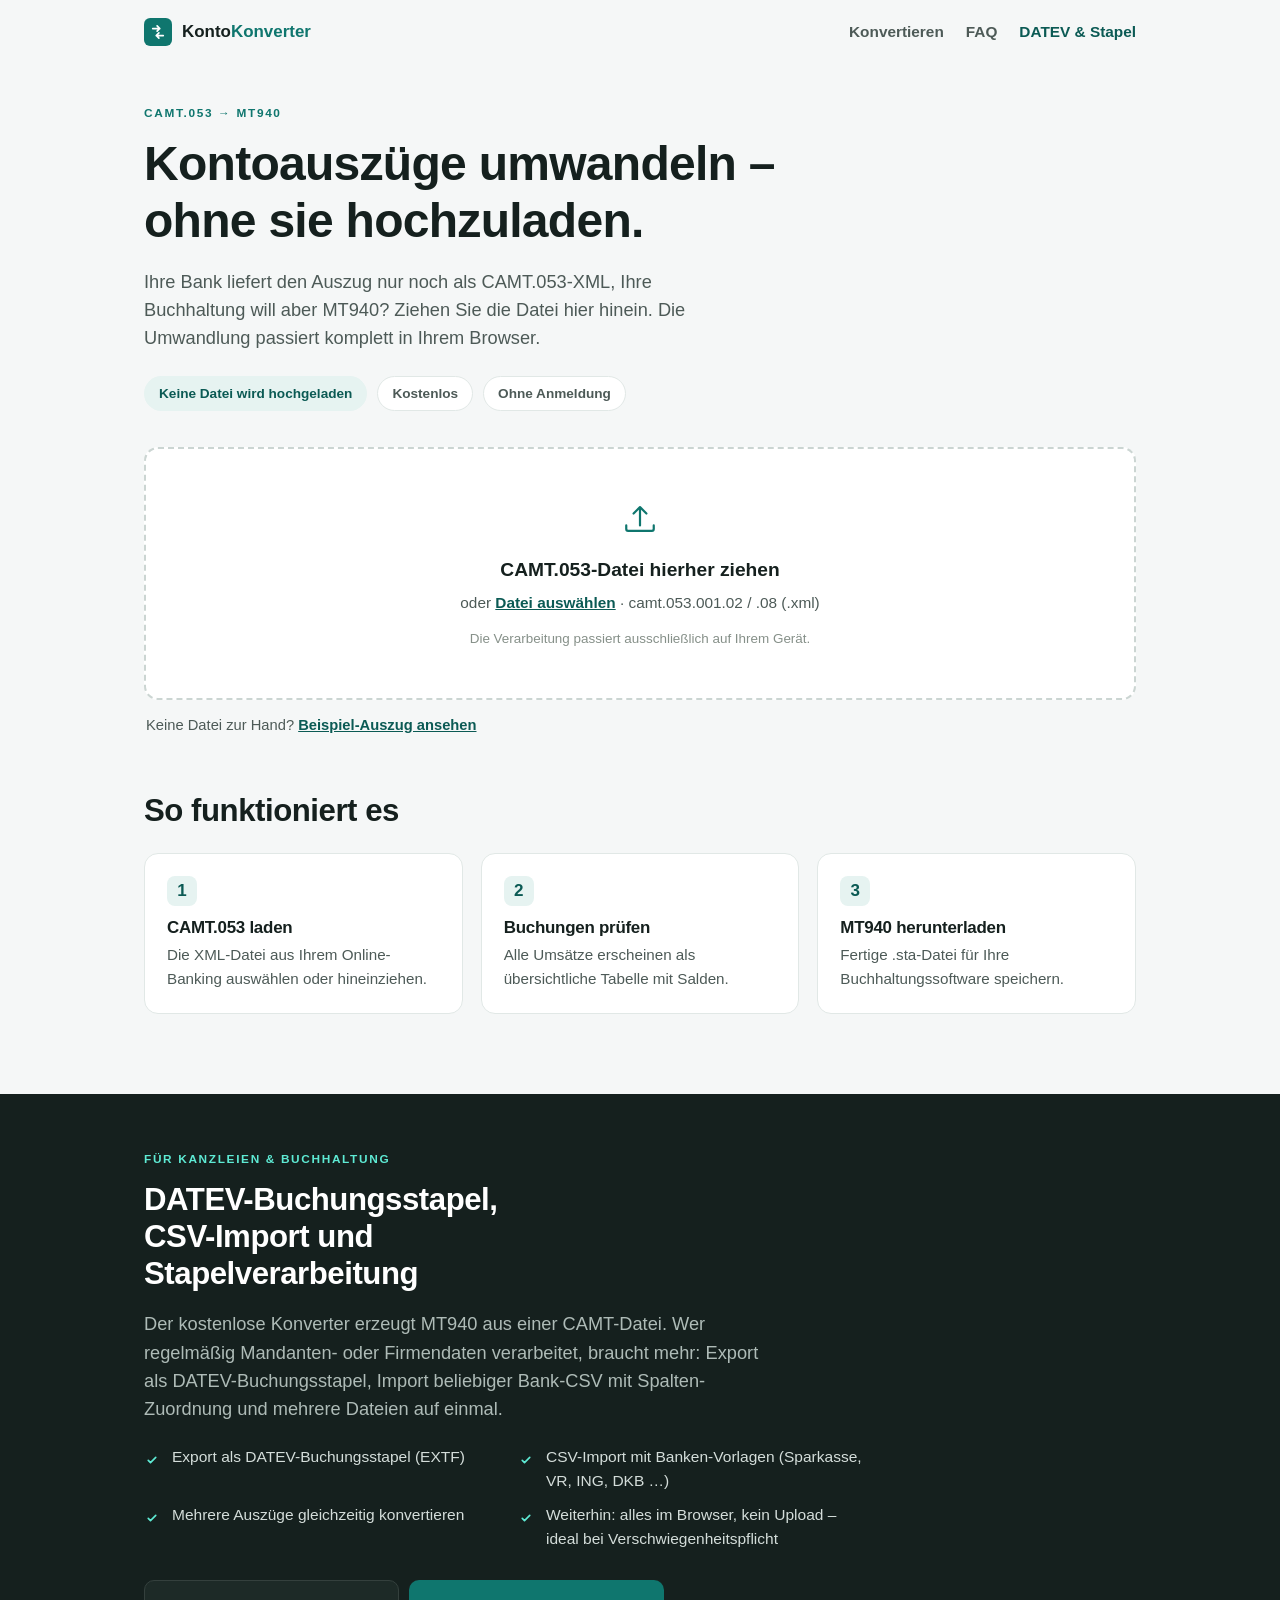
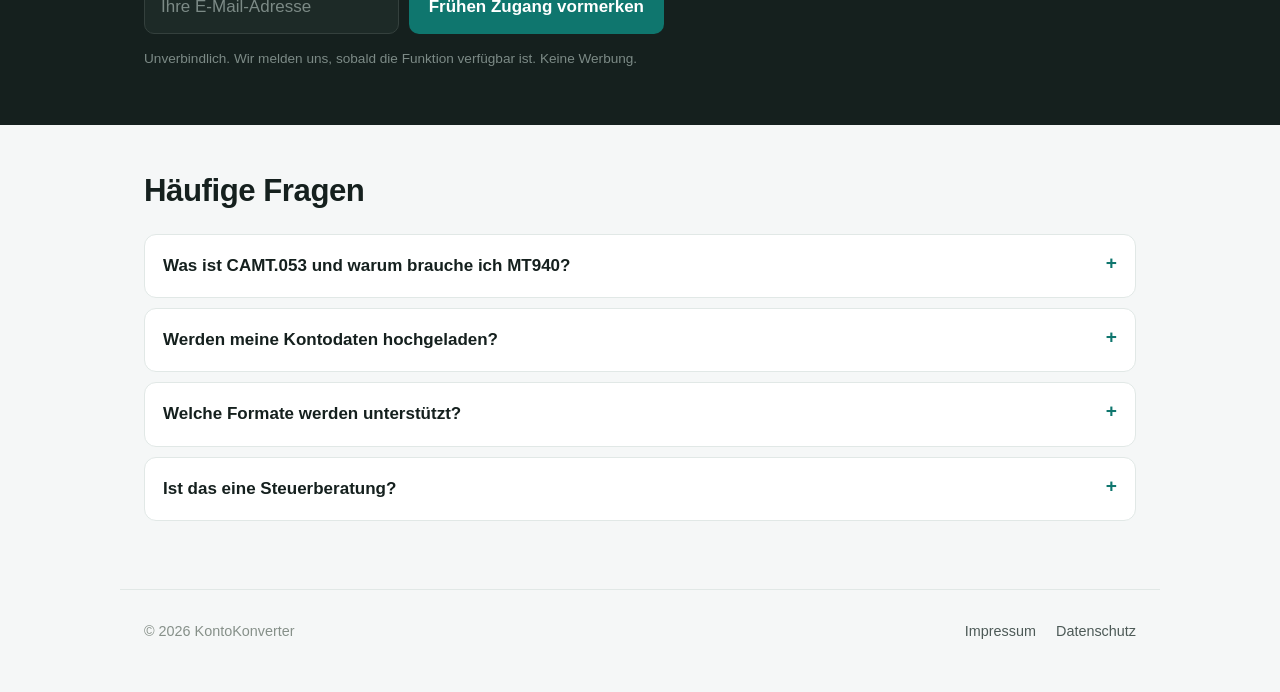
==== index.html @ 9e2867f4 "KontoKonverter MVP: clientseitiger CAMT.053 -> MT940 Konverter (Parser+Writer gegen echtes Sample ve" ====
<!DOCTYPE html>
<html lang="de">
<head>
<meta charset="UTF-8">
<meta name="viewport" content="width=device-width, initial-scale=1">
<meta name="robots" content="noindex,nofollow">
<title>CAMT.053 in MT940 umwandeln &ndash; im Browser, ohne Upload | KontoKonverter</title>
<meta name="description" content="Bank-Kontoauszüge im CAMT.053-Format direkt im Browser in MT940 umwandeln. Keine Datei wird hochgeladen, alles bleibt lokal auf Ihrem Rechner. Kostenlos, ohne Anmeldung.">
<meta property="og:title" content="CAMT.053 in MT940 umwandeln &ndash; ohne Upload">
<meta property="og:description" content="Kontoauszüge clientseitig konvertieren. Ihre Bankdaten verlassen den Browser nicht.">
<meta property="og:type" content="website">
<meta property="og:locale" content="de_DE">
<link rel="icon" href="data:image/svg+xml,<svg xmlns='http://www.w3.org/2000/svg' viewBox='0 0 32 32'><rect width='32' height='32' rx='7' fill='%230f766e'/><path d='M10 12h8m0 0-3-3m3 3-3 3M22 20h-8m0 0 3-3m-3 3 3 3' fill='none' stroke='white' stroke-width='2' stroke-linecap='round' stroke-linejoin='round'/></svg>">
<link rel="stylesheet" href="assets/styles.css">
</head>
<body>
<header class="site-head">
  <a class="brand" href="/">
    <span class="brand-mark" aria-hidden="true"><svg viewBox="0 0 32 32" width="28" height="28"><rect width="32" height="32" rx="7" fill="#0f766e"/><path d="M10 12h8m0 0-3-3m3 3-3 3M22 20h-8m0 0 3-3m-3 3 3 3" fill="none" stroke="#fff" stroke-width="2" stroke-linecap="round" stroke-linejoin="round"/></svg></span>
    <span>Konto<b>Konverter</b></span>
  </a>
  <nav class="head-nav">
    <a href="#tool">Konvertieren</a>
    <a href="#faq">FAQ</a>
    <a href="#pro" class="nav-pro">DATEV &amp; Stapel</a>
  </nav>
</header>

<main>
  <section class="hero">
    <div class="hero-inner">
      <p class="eyebrow">CAMT.053 &rarr; MT940</p>
      <h1>Kontoauszüge umwandeln &ndash; ohne sie hochzuladen.</h1>
      <p class="lede">Ihre Bank liefert den Auszug nur noch als CAMT.053-XML, Ihre Buchhaltung will aber MT940? Ziehen Sie die Datei hier hinein. Die Umwandlung passiert komplett in Ihrem Browser.</p>
      <p class="trust-row">
        <span class="trust-pill" data-good>Keine Datei wird hochgeladen</span>
        <span class="trust-pill">Kostenlos</span>
        <span class="trust-pill">Ohne Anmeldung</span>
      </p>
    </div>
  </section>

  <section id="tool" class="tool">
    <div id="dropzone" class="dropzone" tabindex="0" role="button" aria-label="CAMT.053-Datei auswählen oder hierher ziehen">
      <input type="file" id="fileInput" accept=".xml,text/xml,application/xml" hidden>
      <div class="dz-icon" aria-hidden="true"><svg viewBox="0 0 48 48" width="44" height="44"><path d="M24 31V11M24 11l-7 7M24 11l7 7" fill="none" stroke="#0f766e" stroke-width="2.4" stroke-linecap="round" stroke-linejoin="round"/><path d="M9 31v4a2 2 0 002 2h26a2 2 0 002-2v-4" fill="none" stroke="#0f766e" stroke-width="2.4" stroke-linecap="round"/></svg></div>
      <p class="dz-main">CAMT.053-Datei hierher ziehen</p>
      <p class="dz-sub">oder <button type="button" id="browseBtn" class="linkbtn">Datei auswählen</button> &middot; camt.053.001.02 / .08 (.xml)</p>
      <p class="dz-privacy">Die Verarbeitung passiert ausschließlich auf Ihrem Gerät.</p>
    </div>
    <p class="dz-error" id="errorBox" hidden></p>
    <p class="dz-sample">Keine Datei zur Hand? <button type="button" class="linkbtn" id="demoBtn">Beispiel-Auszug ansehen</button></p>
  </section>

  <section id="result" class="result" hidden aria-live="polite"></section>

  <section class="howto">
    <h2>So funktioniert es</h2>
    <div class="cards">
      <div class="card"><span class="step">1</span><h3>CAMT.053 laden</h3><p>Die XML-Datei aus Ihrem Online-Banking auswählen oder hineinziehen.</p></div>
      <div class="card"><span class="step">2</span><h3>Buchungen prüfen</h3><p>Alle Umsätze erscheinen als übersichtliche Tabelle mit Salden.</p></div>
      <div class="card"><span class="step">3</span><h3>MT940 herunterladen</h3><p>Fertige .sta-Datei für Ihre Buchhaltungssoftware speichern.</p></div>
    </div>
  </section>

  <section id="pro" class="pro">
    <div class="pro-inner">
      <p class="eyebrow">Für Kanzleien &amp; Buchhaltung</p>
      <h2>DATEV-Buchungsstapel, CSV-Import und Stapelverarbeitung</h2>
      <p class="lede">Der kostenlose Konverter erzeugt MT940 aus einer CAMT-Datei. Wer regelmäßig Mandanten- oder Firmendaten verarbeitet, braucht mehr: Export als DATEV-Buchungsstapel, Import beliebiger Bank-CSV mit Spalten-Zuordnung und mehrere Dateien auf einmal.</p>
      <ul class="pro-list">
        <li>Export als DATEV-Buchungsstapel (EXTF)</li>
        <li>CSV-Import mit Banken-Vorlagen (Sparkasse, VR, ING, DKB &hellip;)</li>
        <li>Mehrere Auszüge gleichzeitig konvertieren</li>
        <li>Weiterhin: alles im Browser, kein Upload &ndash; ideal bei Verschwiegenheitspflicht</li>
      </ul>
      <form id="proForm" class="pro-form">
        <label for="proEmail" class="visually-hidden">E-Mail-Adresse</label>
        <input type="email" id="proEmail" name="email" placeholder="Ihre E-Mail-Adresse" required autocomplete="email">
        <button type="submit" class="btn-primary" id="proSubmit">Frühen Zugang vormerken</button>
      </form>
      <p class="pro-note" id="proNote">Unverbindlich. Wir melden uns, sobald die Funktion verfügbar ist. Keine Werbung.</p>
    </div>
  </section>

  <section id="faq" class="faq">
    <h2>Häufige Fragen</h2>
    <details><summary>Was ist CAMT.053 und warum brauche ich MT940?</summary><p>CAMT.053 (ISO 20022) ist das XML-Format, in dem Banken Kontoauszüge zunehmend bereitstellen. Viele Buchhaltungsprogramme erwarten weiterhin das ältere MT940-Format. Dieser Konverter überbrückt die Lücke.</p></details>
    <details><summary>Werden meine Kontodaten hochgeladen?</summary><p>Nein. Die Datei wird ausschließlich in Ihrem Browser per JavaScript verarbeitet. Es findet kein Upload auf einen Server statt. Gerade bei Mandantendaten und der Verschwiegenheitspflicht ist das ein wesentlicher Vorteil gegenüber Upload-Diensten.</p></details>
    <details><summary>Welche Formate werden unterstützt?</summary><p>Aktuell: CAMT.053 (camt.053.001.02 und .08) als Eingang, MT940 als Ausgang. DATEV-Buchungsstapel, CSV-Import und Stapelverarbeitung sind in Vorbereitung.</p></details>
    <details><summary>Ist das eine Steuerberatung?</summary><p>Nein. Das Tool wandelt Dateiformate um. Es ersetzt keine steuerliche oder rechtliche Beratung. Prüfen Sie die Ausgabe vor dem Import stichprobenartig.</p></details>
  </section>
</main>

<footer class="site-foot">
  <p>&copy; 2026 KontoKonverter</p>
  <nav><a href="impressum.html">Impressum</a><a href="datenschutz.html">Datenschutz</a></nav>
</footer>

<script src="assets/app.js"></script>
</body>
</html>
---- assets/styles.css ----
:root{
  --paper:#f5f7f7;--surface:#fff;--ink:#15201e;--muted:#4d5a57;--faint:#869089;
  --line:#e1e8e6;--line-strong:#cbd5d2;--accent:#0f766e;--accent-ink:#0b5a54;--accent-tint:#e6f3f1;
  --pos:#0f766e;--neg:#b03a2e;--radius:14px;--shadow:0 1px 2px rgba(21,32,30,.05),0 8px 28px rgba(21,32,30,.07);
  --maxw:1040px;--font:-apple-system,BlinkMacSystemFont,"Segoe UI",Roboto,Helvetica,Arial,sans-serif;
}
*{box-sizing:border-box}
body{margin:0;font-family:var(--font);color:var(--ink);background:var(--paper);line-height:1.55;font-size:17px;-webkit-font-smoothing:antialiased}
h1,h2,h3{line-height:1.18;letter-spacing:-.015em;margin:0}
h1{font-size:clamp(1.9rem,4.2vw,3rem);font-weight:760}
h2{font-size:clamp(1.4rem,2.6vw,1.95rem);font-weight:720}
h3{font-size:1.06rem;font-weight:680}
p{margin:0}
a{color:var(--accent-ink);text-decoration:none}a:hover{text-decoration:underline}
.faint{color:var(--faint)}
.visually-hidden{position:absolute;width:1px;height:1px;overflow:hidden;clip:rect(0 0 0 0)}
.site-head{display:flex;align-items:center;justify-content:space-between;gap:1rem;max-width:var(--maxw);margin:0 auto;padding:18px 24px}
.brand{display:flex;align-items:center;gap:10px;color:var(--ink);font-weight:680;font-size:1.06rem}.brand:hover{text-decoration:none}
.brand b{color:var(--accent);font-weight:680}.brand-mark{display:flex}
.head-nav{display:flex;gap:22px;align-items:center;font-size:.96rem}
.head-nav a{color:var(--muted);font-weight:560}.head-nav a:hover{color:var(--ink);text-decoration:none}
.nav-pro{color:var(--accent-ink)!important}
.hero{max-width:var(--maxw);margin:0 auto;padding:40px 24px 8px}.hero-inner{max-width:720px}
.eyebrow{text-transform:uppercase;letter-spacing:.14em;font-size:.74rem;font-weight:680;color:var(--accent);margin-bottom:14px}
.lede{font-size:1.14rem;color:var(--muted);margin-top:18px;max-width:60ch}
.trust-row{display:flex;flex-wrap:wrap;gap:10px;margin-top:24px}
.trust-pill{font-size:.85rem;font-weight:600;color:var(--muted);background:var(--surface);border:1px solid var(--line);border-radius:999px;padding:6px 14px}
.trust-pill[data-good]{color:var(--accent-ink);background:var(--accent-tint);border-color:transparent}
.tool{max-width:var(--maxw);margin:0 auto;padding:28px 24px 8px}
.dropzone{background:var(--surface);border:2px dashed var(--line-strong);border-radius:var(--radius);padding:48px 24px;text-align:center;cursor:pointer;transition:border-color .2s,background .2s,transform .2s}
.dropzone:hover,.dropzone:focus-visible{border-color:var(--accent);background:var(--accent-tint);outline:none}
.dropzone.drag{border-color:var(--accent);background:var(--accent-tint);transform:scale(1.006)}
.dz-icon{margin-bottom:14px;display:flex;justify-content:center}
.dz-main{font-size:1.2rem;font-weight:680}.dz-sub{color:var(--muted);margin-top:6px;font-size:.96rem}
.dz-privacy{color:var(--faint);margin-top:14px;font-size:.84rem}
.linkbtn{background:none;border:none;color:var(--accent-ink);font:inherit;font-weight:640;cursor:pointer;padding:0;text-decoration:underline}.linkbtn:hover{color:var(--accent)}
.dz-error{margin:14px 2px 0;color:#a6231d;background:#fdeceb;border:1px solid #f6c9c6;border-radius:10px;padding:12px 16px;font-size:.94rem}
.dz-sample{margin:14px 2px 0;color:var(--muted);font-size:.92rem}
.result{max-width:var(--maxw);margin:0 auto;padding:20px 24px}
.res-bar{display:flex;align-items:center;justify-content:space-between;gap:12px;flex-wrap:wrap;margin-bottom:16px}
.ok-pill{font-size:.9rem;font-weight:640;color:var(--accent-ink);background:var(--accent-tint);border-radius:999px;padding:7px 15px}
.res-actions{display:flex;gap:10px;flex-wrap:wrap}
.btn-primary{background:var(--accent);color:#fff;border:none;border-radius:10px;padding:11px 20px;font:inherit;font-weight:660;cursor:pointer;transition:background .2s,transform .15s}
.btn-primary:hover{background:#0e6b63}.btn-primary:active{transform:translateY(1px)}.btn-primary:disabled{opacity:.6;cursor:default}
.btn-ghost{border:1px solid var(--line-strong);background:var(--surface);color:var(--ink);border-radius:10px;padding:11px 18px;font:inherit;font-weight:580;cursor:pointer;transition:border-color .2s,color .2s}
.btn-ghost:hover{border-color:var(--accent);color:var(--accent-ink)}
.stmt{background:var(--surface);border:1px solid var(--line);border-radius:var(--radius);box-shadow:var(--shadow);overflow:hidden;margin-bottom:16px}
.stmt-head{display:flex;justify-content:space-between;gap:16px;flex-wrap:wrap;padding:16px 20px;background:var(--accent-tint);border-bottom:1px solid var(--line);font-size:.95rem}
.stmt-head .lbl{display:block;font-size:.7rem;text-transform:uppercase;letter-spacing:.08em;color:var(--faint);font-weight:680}
.stmt-head .bal{display:flex;gap:24px;text-align:right}.stmt-head .bal span{font-weight:620;font-variant-numeric:tabular-nums}
.tbl-wrap{overflow-x:auto}
table.tx{width:100%;border-collapse:collapse;font-size:.94rem}
table.tx th{text-align:left;font-size:.72rem;text-transform:uppercase;letter-spacing:.06em;color:var(--faint);font-weight:680;padding:12px 20px 8px;border-bottom:1px solid var(--line-strong)}
table.tx td{padding:11px 20px;border-bottom:1px solid var(--line);vertical-align:top}
table.tx tbody tr:last-child td{border-bottom:none}
table.tx .num{text-align:right;white-space:nowrap;font-variant-numeric:tabular-nums;font-weight:580}
table.tx .pos{color:var(--pos)}table.tx .neg{color:var(--neg)}
.purpose{color:var(--faint);font-size:.84rem;margin-top:2px}
.disclaimer{color:var(--faint);font-size:.84rem;margin-top:10px;padding:0 2px}
.howto,.faq{max-width:var(--maxw);margin:0 auto;padding:48px 24px}.howto h2,.faq h2{margin-bottom:24px}
.cards{display:grid;grid-template-columns:repeat(3,1fr);gap:18px}
.card{background:var(--surface);border:1px solid var(--line);border-radius:var(--radius);padding:22px}
.card .step{display:inline-flex;align-items:center;justify-content:center;width:30px;height:30px;border-radius:8px;background:var(--accent-tint);color:var(--accent-ink);font-weight:740;margin-bottom:12px}
.card h3{margin-bottom:5px}.card p{color:var(--muted);font-size:.95rem}
.pro{background:var(--ink);color:#e7eeec;margin-top:32px}.pro-inner{max-width:var(--maxw);margin:0 auto;padding:56px 24px}
.pro .eyebrow{color:#5eead4}.pro h2{color:#fff;max-width:24ch}.pro .lede{color:#aebbb7;max-width:62ch}
.pro-list{list-style:none;padding:0;margin:22px 0 0;display:grid;grid-template-columns:1fr 1fr;gap:10px 28px;max-width:720px}
.pro-list li{position:relative;padding-left:28px;color:#d4ddda;font-size:.97rem}
.pro-list li::before{content:"";position:absolute;left:0;top:7px;width:16px;height:16px;border-radius:50%;background:#5eead4;-webkit-mask:url("data:image/svg+xml,%3Csvg xmlns='http://www.w3.org/2000/svg' viewBox='0 0 16 16'%3E%3Cpath d='M3 8.5l3 3 7-7' fill='none' stroke='black' stroke-width='2.2' stroke-linecap='round' stroke-linejoin='round'/%3E%3C/svg%3E") center/12px no-repeat;mask:url("data:image/svg+xml,%3Csvg xmlns='http://www.w3.org/2000/svg' viewBox='0 0 16 16'%3E%3Cpath d='M3 8.5l3 3 7-7' fill='none' stroke='black' stroke-width='2.2' stroke-linecap='round' stroke-linejoin='round'/%3E%3C/svg%3E") center/12px no-repeat}
.pro-form{display:flex;gap:10px;flex-wrap:wrap;margin-top:28px;max-width:520px}
.pro-form input{flex:1;min-width:220px;padding:13px 16px;border-radius:10px;border:1px solid #34403d;background:#1d2a27;color:#fff;font:inherit}
.pro-form input::placeholder{color:#7c8a86}.pro-form input:focus{outline:2px solid #5eead4;outline-offset:1px;border-color:transparent}
.pro-note{color:#7c8a86;font-size:.85rem;margin-top:14px}.pro-note.ok{color:#5eead4}
.faq details{background:var(--surface);border:1px solid var(--line);border-radius:12px;padding:4px 18px;margin-bottom:10px}
.faq summary{cursor:pointer;padding:14px 0;font-weight:620;list-style:none}.faq summary::-webkit-details-marker{display:none}
.faq summary::after{content:"+";float:right;color:var(--accent);font-weight:740;font-size:1.2rem;line-height:1}
.faq details[open] summary::after{content:"\2212"}
.faq details p{color:var(--muted);padding:0 0 16px;font-size:.96rem}
.site-foot{max-width:var(--maxw);margin:10px auto 0;padding:30px 24px 50px;display:flex;justify-content:space-between;flex-wrap:wrap;gap:12px;color:var(--faint);font-size:.9rem;border-top:1px solid var(--line)}
.site-foot nav{display:flex;gap:20px}.site-foot a{color:var(--muted)}
.legal{max-width:760px;margin:0 auto;padding:40px 24px 60px}.legal h1{font-size:1.8rem;margin-bottom:8px}
.legal h2{font-size:1.15rem;margin:28px 0 8px}.legal p,.legal li{color:var(--muted);margin-bottom:10px}
.callout{background:var(--accent-tint);border:1px solid #b9e0da;border-radius:10px;padding:14px 16px;color:var(--accent-ink);font-size:.92rem}
@media(max-width:720px){body{font-size:16px}.cards,.pro-list,.stmt-head .bal{grid-template-columns:1fr}.head-nav a:first-child{display:none}.stmt-head .bal{flex-direction:column;gap:8px;text-align:left}}
@media print{.site-head,.hero,.howto,.faq,.pro,.site-foot,#tool,.res-actions{display:none!important}body{background:#fff}.result{padding:0}.stmt{border:none;box-shadow:none}}
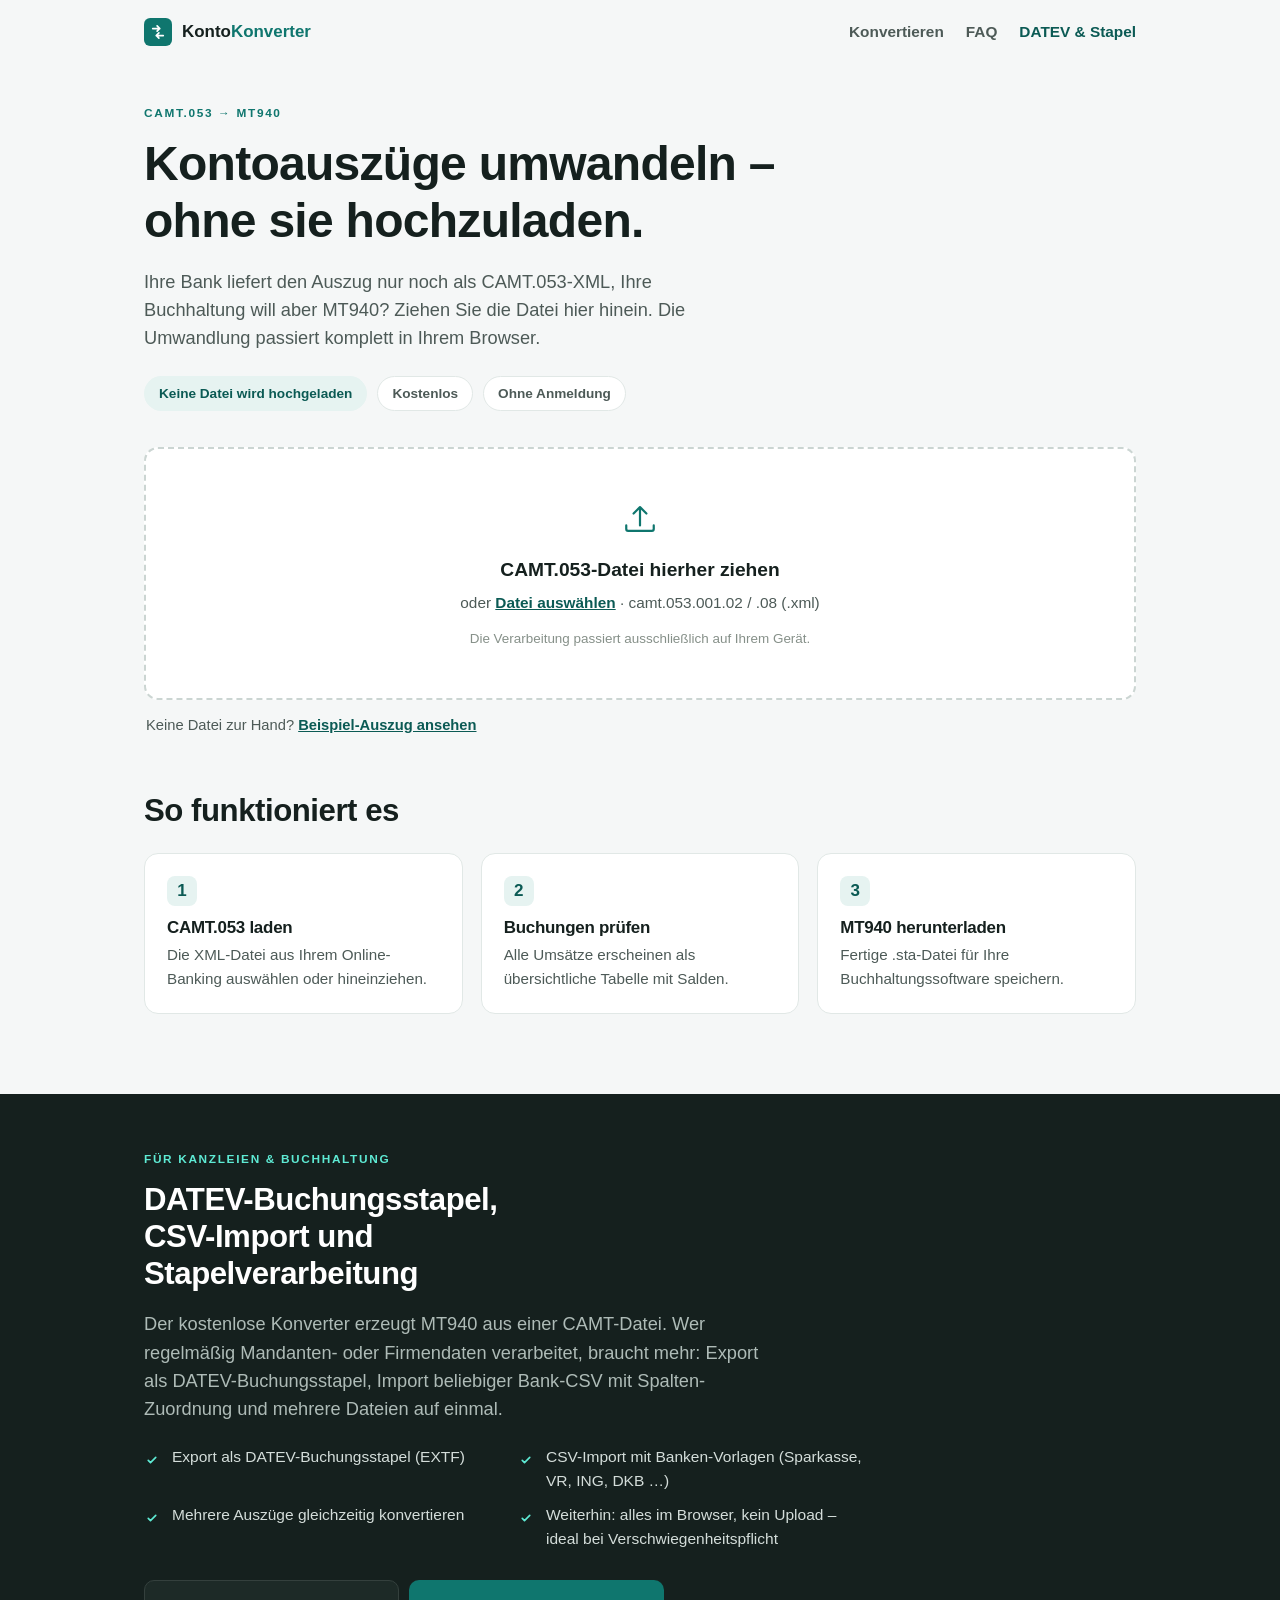
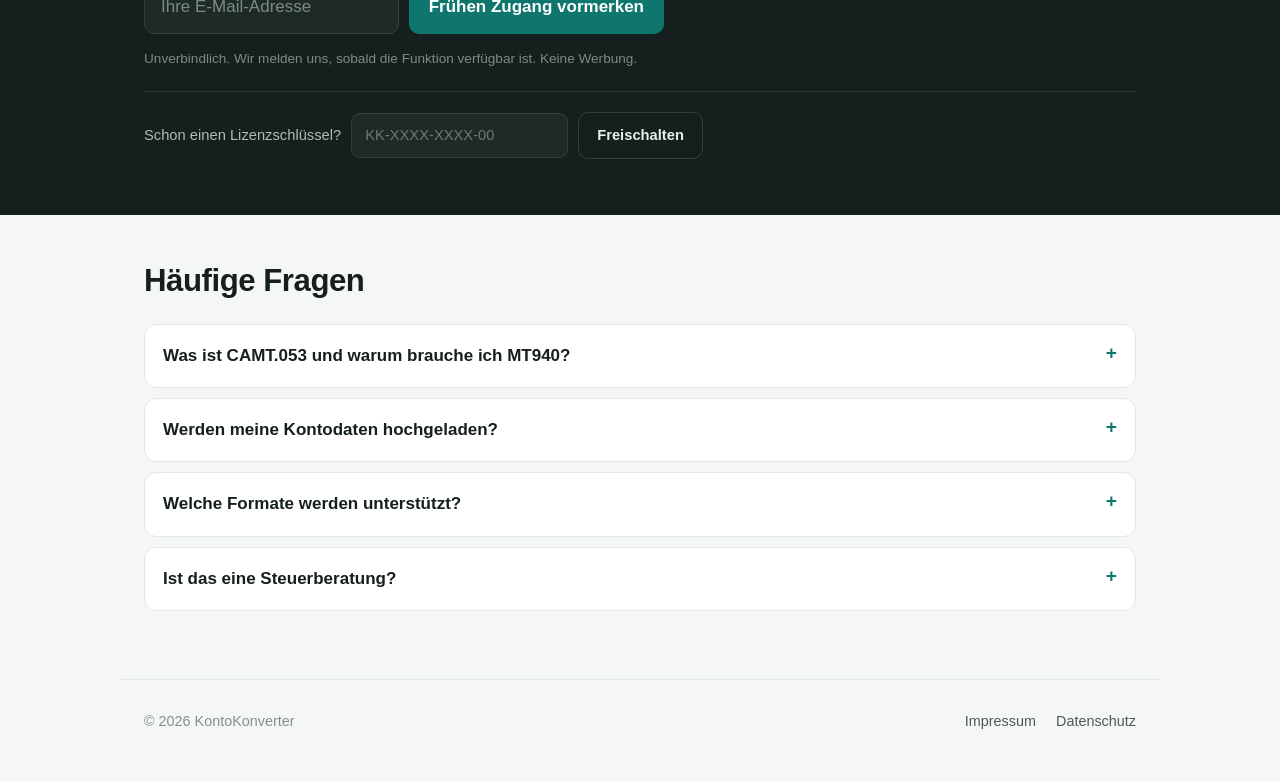
==== commit 1b88847a: "Pro-Feature: echter DATEV-Buchungsstapel-Export (EXTF 700, cp1252, gegen reales Beispiel verifiziert" ====
--- a/index.html
+++ b/index.html
@@ -80,6 +80,12 @@
         <button type="submit" class="btn-primary" id="proSubmit">Frühen Zugang vormerken</button>
       </form>
       <p class="pro-note" id="proNote">Unverbindlich. Wir melden uns, sobald die Funktion verfügbar ist. Keine Werbung.</p>
+      <div class="lic-row">
+        <span>Schon einen Lizenzschlüssel?</span>
+        <input type="text" id="licKey" placeholder="KK-XXXX-XXXX-00" autocomplete="off" spellcheck="false">
+        <button type="button" class="btn-ghost ghost-dark" id="licBtn">Freischalten</button>
+        <p class="lic-note" id="licNote" hidden></p>
+      </div>
     </div>
   </section>
 
@@ -97,6 +103,7 @@
   <nav><a href="impressum.html">Impressum</a><a href="datenschutz.html">Datenschutz</a></nav>
 </footer>
 
+<script src="assets/datev.js"></script>
 <script src="assets/app.js"></script>
 </body>
 </html>
--- a/assets/styles.css
+++ b/assets/styles.css
@@ -83,3 +83,28 @@
 .callout{background:var(--accent-tint);border:1px solid #b9e0da;border-radius:10px;padding:14px 16px;color:var(--accent-ink);font-size:.92rem}
 @media(max-width:720px){body{font-size:16px}.cards,.pro-list,.stmt-head .bal{grid-template-columns:1fr}.head-nav a:first-child{display:none}.stmt-head .bal{flex-direction:column;gap:8px;text-align:left}}
 @media print{.site-head,.hero,.howto,.faq,.pro,.site-foot,#tool,.res-actions{display:none!important}body{background:#fff}.result{padding:0}.stmt{border:none;box-shadow:none}}
+
+/* DATEV-Export-Panel */
+.datev{background:var(--surface);border:1px solid var(--line);border-radius:var(--radius);box-shadow:var(--shadow);padding:22px 24px;margin-bottom:16px}
+.datev-head{display:flex;align-items:center;gap:10px;margin-bottom:6px}
+.datev-head h3{font-size:1.1rem}
+.pro-tag{font-size:.7rem;font-weight:740;text-transform:uppercase;letter-spacing:.06em;color:#fff;background:var(--accent);border-radius:6px;padding:3px 8px}
+.lic-ok{font-size:.78rem;font-weight:680;color:var(--accent-ink);background:var(--accent-tint);border-radius:6px;padding:3px 9px}
+.datev-sub{color:var(--muted);font-size:.93rem;margin-bottom:16px;max-width:68ch}
+.datev-opts{display:grid;grid-template-columns:repeat(4,1fr);gap:12px;margin-bottom:16px}
+.datev-opts label{display:flex;flex-direction:column;gap:5px;font-size:.78rem;font-weight:620;color:var(--muted)}
+.datev-opts input{padding:9px 11px;border:1px solid var(--line-strong);border-radius:8px;font:inherit;font-size:.95rem;color:var(--ink);background:var(--paper)}
+.datev-opts input:focus{outline:2px solid var(--accent);outline-offset:1px;border-color:transparent}
+.datev-actions{display:flex;align-items:center;gap:14px;flex-wrap:wrap}
+.datev-hint{color:var(--faint);font-size:.86rem}
+.datev-note{margin-top:12px;font-size:.9rem;color:var(--warn,#9a5b00);background:#fff7ec;border:1px solid #f0dcc0;border-radius:8px;padding:10px 13px}
+.datev-note.ok{color:var(--accent-ink);background:var(--accent-tint);border-color:transparent}
+/* Lizenz-Zeile im Pro-Block (dunkler Hintergrund) */
+.lic-row{display:flex;align-items:center;gap:10px;flex-wrap:wrap;margin-top:22px;padding-top:20px;border-top:1px solid #2b3a37;font-size:.92rem;color:#aebbb7}
+.lic-row input{padding:10px 13px;border-radius:9px;border:1px solid #34403d;background:#1d2a27;color:#fff;font:inherit;min-width:190px}
+.lic-row input:focus{outline:2px solid #5eead4;outline-offset:1px;border-color:transparent}
+.btn-ghost.ghost-dark{background:transparent;color:#e7eeec;border-color:#34403d}
+.btn-ghost.ghost-dark:hover{border-color:#5eead4;color:#fff}
+.lic-note{flex-basis:100%;margin:4px 0 0;color:#f3b08a}
+.lic-note.ok{color:#5eead4}
+@media(max-width:720px){.datev-opts{grid-template-columns:1fr 1fr}}
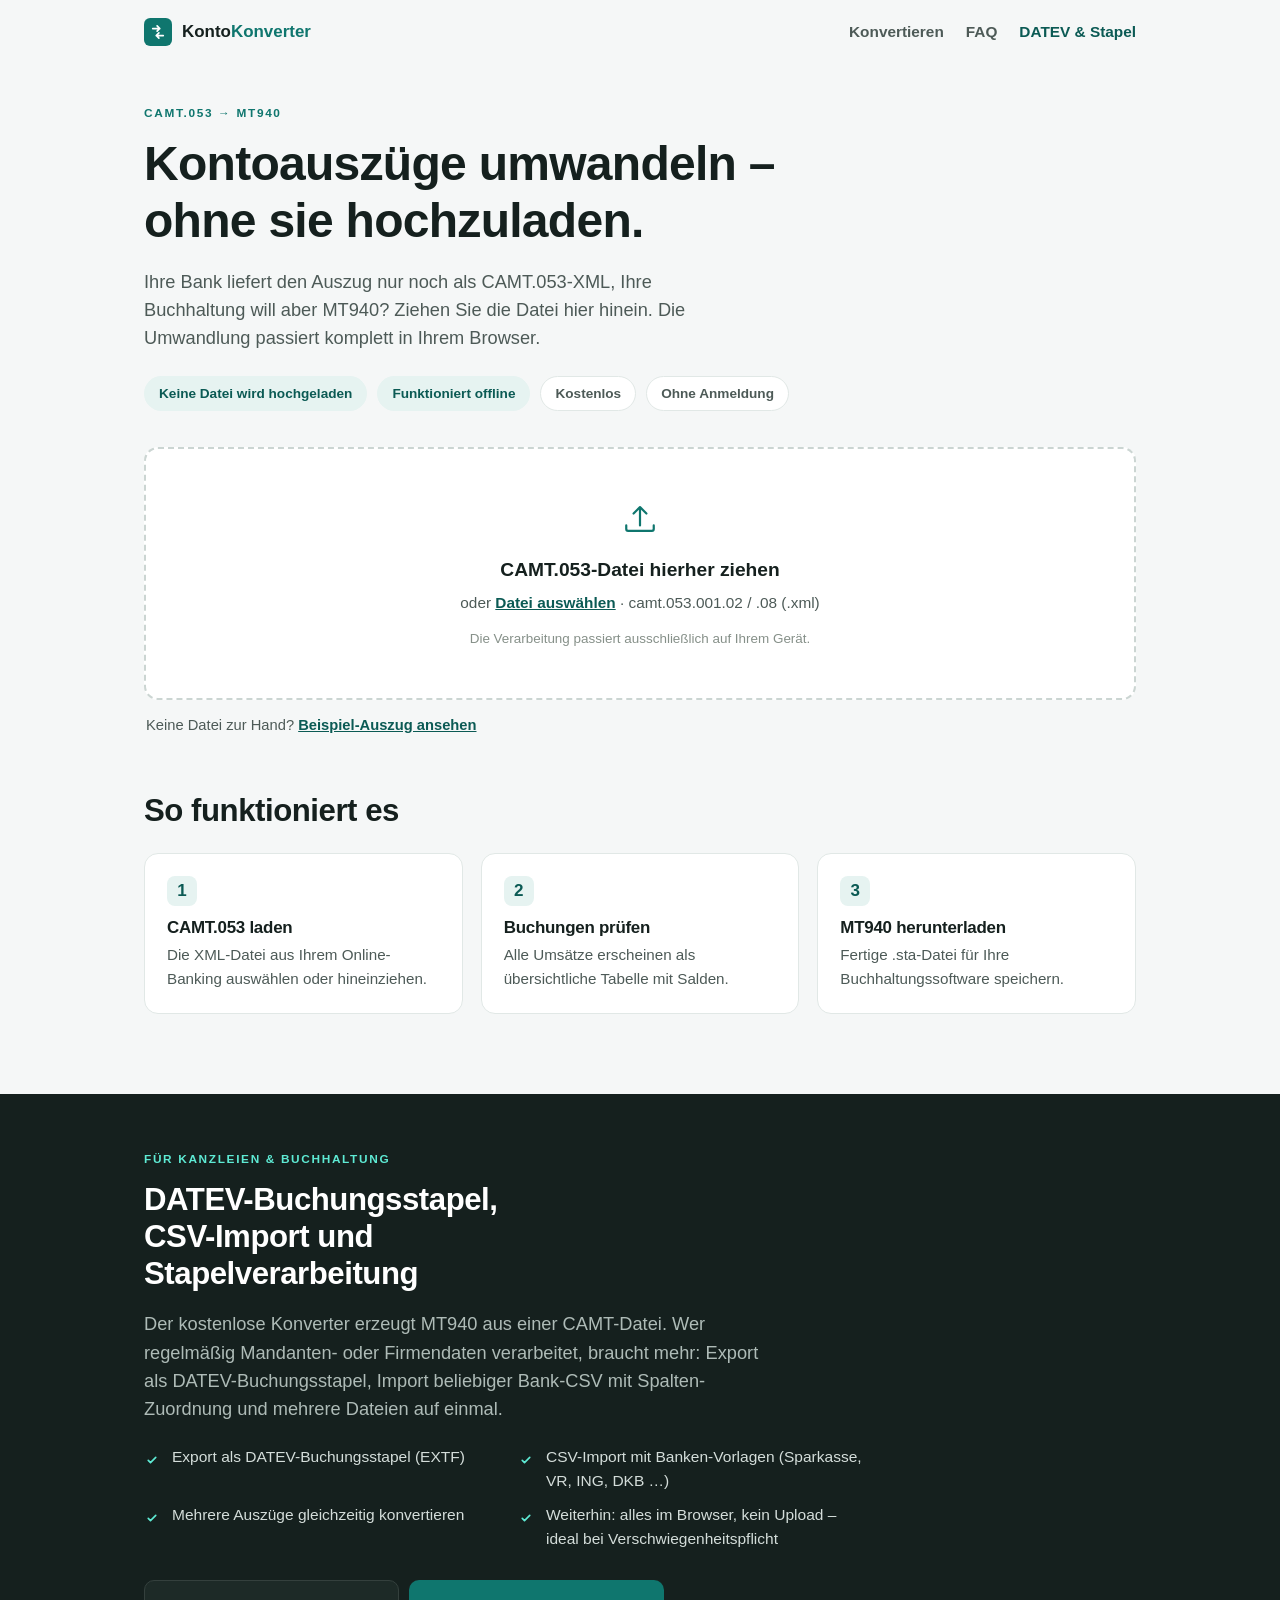
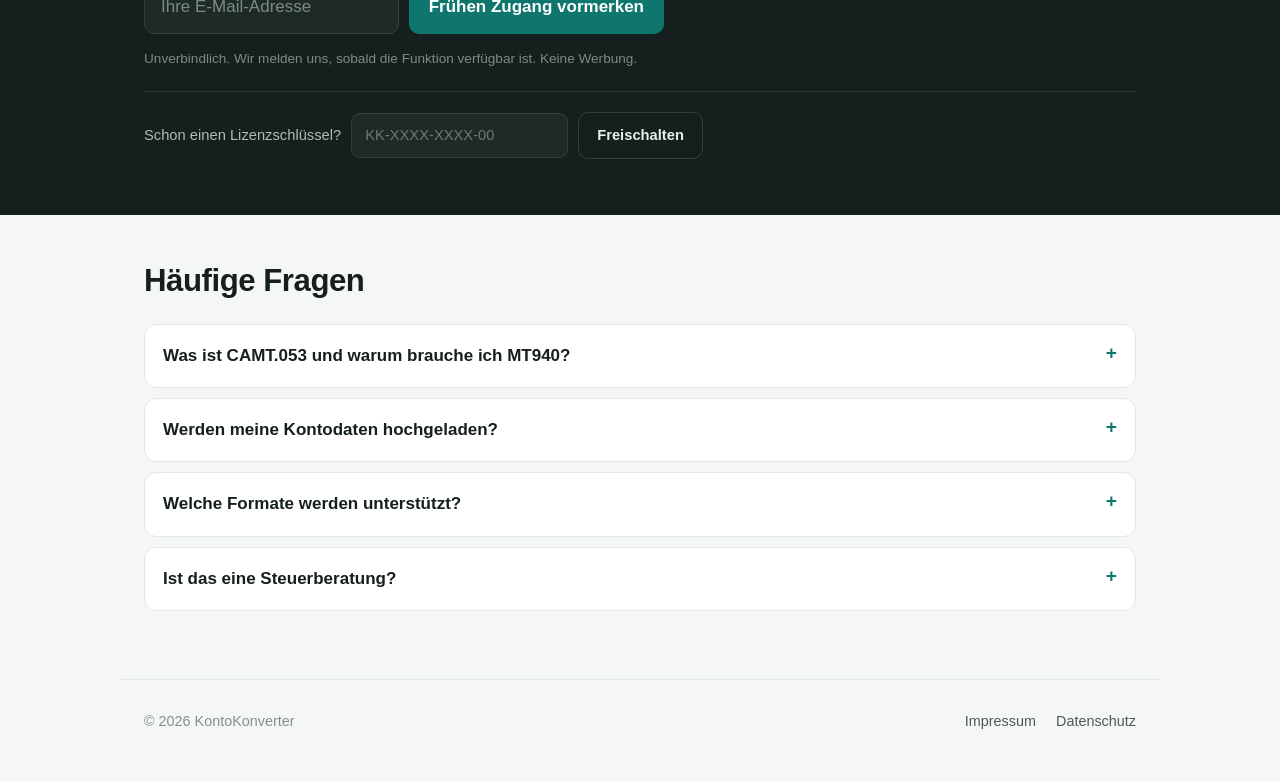
==== commit 5d1172a3: "Datenschutz wasserdicht: Messung nur noch Seitenaufruf, beim Umwandeln wird nichts gesendet (offline" ====
--- a/index.html
+++ b/index.html
@@ -34,6 +34,7 @@
       <p class="lede">Ihre Bank liefert den Auszug nur noch als CAMT.053-XML, Ihre Buchhaltung will aber MT940? Ziehen Sie die Datei hier hinein. Die Umwandlung passiert komplett in Ihrem Browser.</p>
       <p class="trust-row">
         <span class="trust-pill" data-good>Keine Datei wird hochgeladen</span>
+        <span class="trust-pill" data-good>Funktioniert offline</span>
         <span class="trust-pill">Kostenlos</span>
         <span class="trust-pill">Ohne Anmeldung</span>
       </p>
@@ -92,7 +93,7 @@
   <section id="faq" class="faq">
     <h2>Häufige Fragen</h2>
     <details><summary>Was ist CAMT.053 und warum brauche ich MT940?</summary><p>CAMT.053 (ISO 20022) ist das XML-Format, in dem Banken Kontoauszüge zunehmend bereitstellen. Viele Buchhaltungsprogramme erwarten weiterhin das ältere MT940-Format. Dieser Konverter überbrückt die Lücke.</p></details>
-    <details><summary>Werden meine Kontodaten hochgeladen?</summary><p>Nein. Die Datei wird ausschließlich in Ihrem Browser per JavaScript verarbeitet. Es findet kein Upload auf einen Server statt. Gerade bei Mandantendaten und der Verschwiegenheitspflicht ist das ein wesentlicher Vorteil gegenüber Upload-Diensten.</p></details>
+    <details><summary>Werden meine Kontodaten hochgeladen?</summary><p>Nein. Die Datei wird ausschließlich in Ihrem Browser per JavaScript verarbeitet, es findet kein Upload auf einen Server statt. Sie können das selbst prüfen: Öffnen Sie die Entwicklertools (F12) im Reiter „Netzwerk" &ndash; beim Umwandeln wird keine einzige Anfrage gesendet. Das Tool funktioniert nach dem Laden der Seite sogar ohne Internetverbindung. Gerade bei Mandantendaten und der Verschwiegenheitspflicht ist das ein wesentlicher Vorteil gegenüber Upload-Diensten.</p></details>
     <details><summary>Welche Formate werden unterstützt?</summary><p>Aktuell: CAMT.053 (camt.053.001.02 und .08) als Eingang, MT940 als Ausgang. DATEV-Buchungsstapel, CSV-Import und Stapelverarbeitung sind in Vorbereitung.</p></details>
     <details><summary>Ist das eine Steuerberatung?</summary><p>Nein. Das Tool wandelt Dateiformate um. Es ersetzt keine steuerliche oder rechtliche Beratung. Prüfen Sie die Ausgabe vor dem Import stichprobenartig.</p></details>
   </section>
